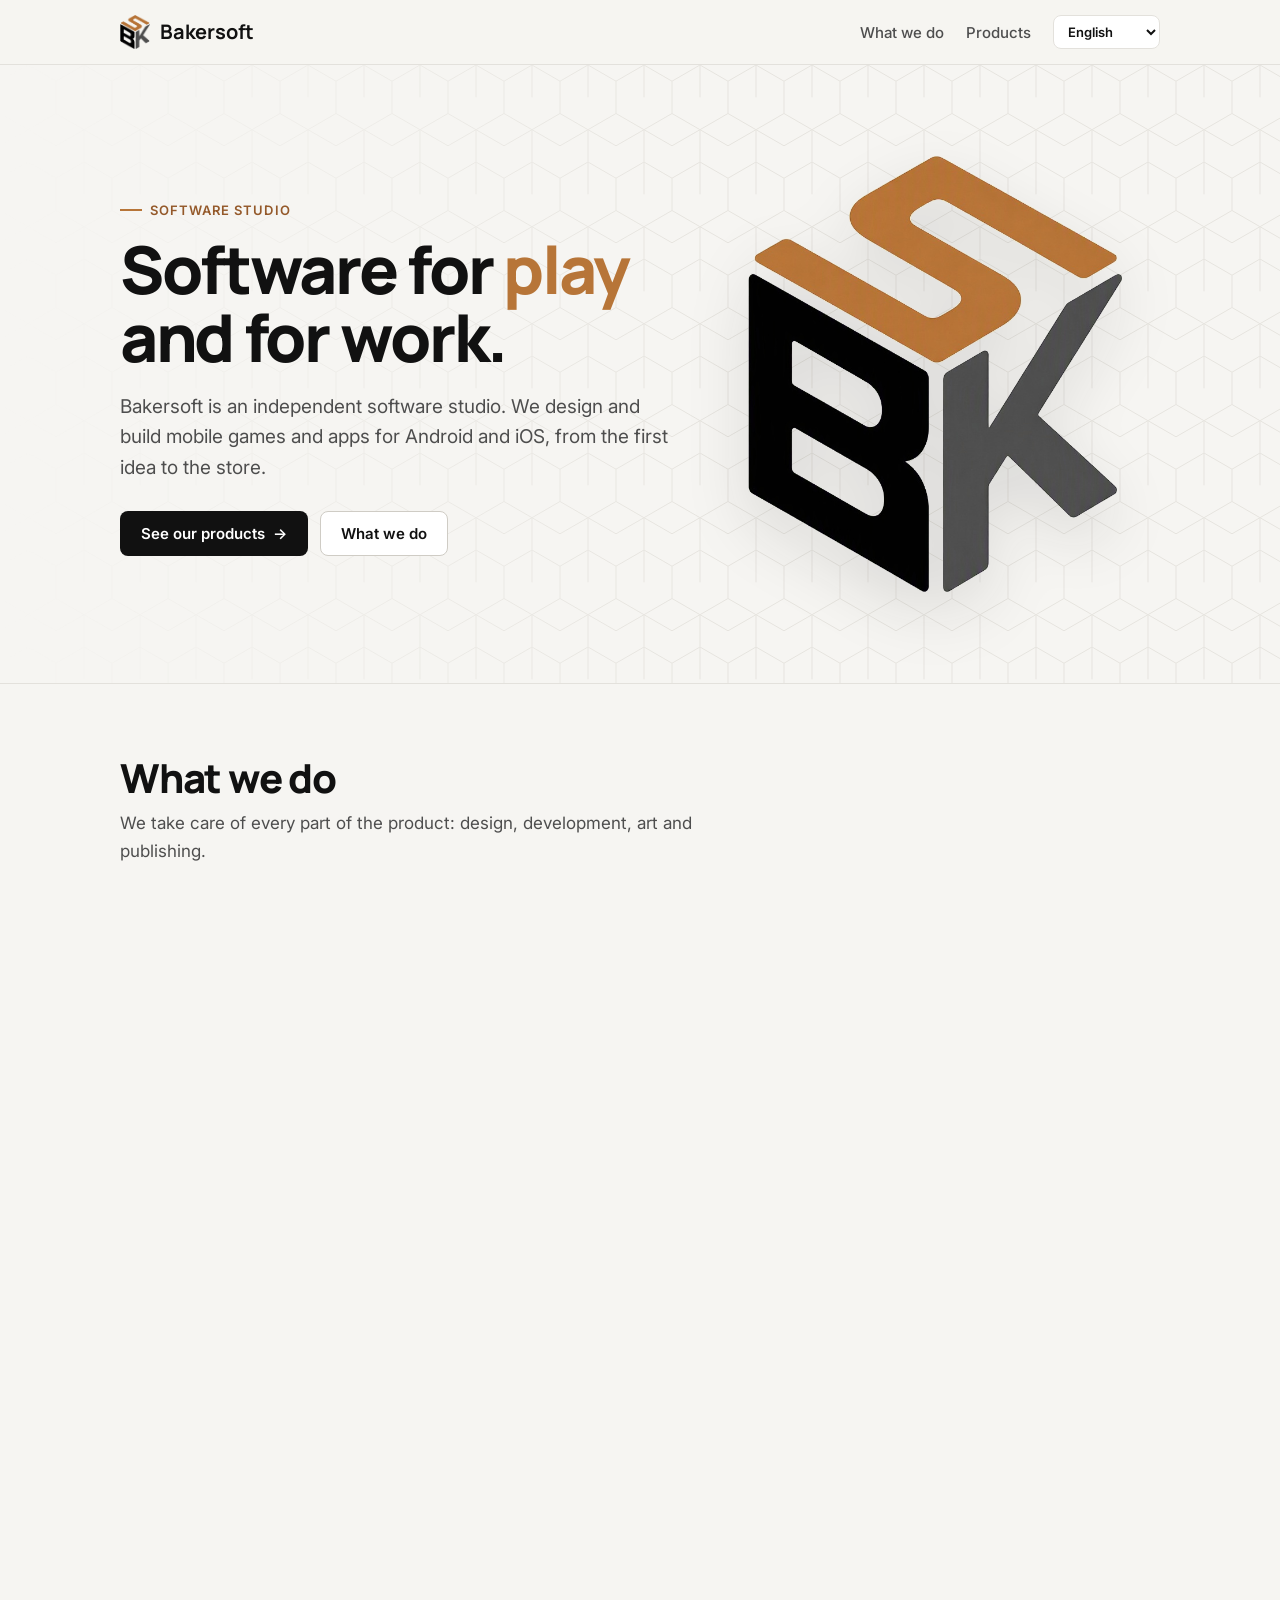
==== index.html @ 127848e8 "Restaurar la transparencia original del menú superior Co-Authored-By: Claude Sonnet 5.5 <noreply@ant" ====
<!doctype html>
<html lang="en" class="home" data-tk="t.home">
<head>
<meta charset="utf-8">
<meta name="viewport" content="width=device-width,initial-scale=1,minimum-scale=1,maximum-scale=1,user-scalable=no,viewport-fit=cover">
<title>Bakersoft — Software studio</title>
<meta name="description" content="Bakersoft is an independent software studio that designs and builds mobile games and apps for Android and iOS. Makers of Crimeoku.">
<meta name="theme-color" content="#f6f5f2">
<meta property="og:title" content="Bakersoft — Software studio">
<meta property="og:description" content="Independent software studio building mobile games and apps for Android and iOS.">
<meta property="og:image" content="https://baker-software-studio.github.io/img/og.jpg">
<meta property="og:type" content="website">
<link rel="icon" href="img/favicon-64.png" type="image/png">
<link rel="apple-touch-icon" href="img/apple-touch-icon.png">
<link rel="preconnect" href="https://fonts.googleapis.com">
<link rel="preconnect" href="https://fonts.gstatic.com" crossorigin>
<link href="https://fonts.googleapis.com/css2?family=Manrope:wght@700;800&family=Inter:wght@400;500;600&family=Special+Elite&display=swap" rel="stylesheet">
<link rel="stylesheet" href="style.css?v=7">
<script src="lang.js"></script>
<script>["gesturestart","gesturechange","gestureend"].forEach(function(t){document.addEventListener(t,function(e){e.preventDefault()},{passive:false})})</script>
</head>
<body class="home">
<header class="top">
  <div class="wrap">
    <a class="brand" href="./"><img src="img/bakersoft-cube-256.png" width="30" height="35" alt="">Bakersoft</a>
    <nav class="nav">
      <a class="lnk" href="#what" data-k="nav.what">What we do</a>
      <a class="lnk" href="#products" data-k="nav.products">Products</a>
      <select id="selLang" class="lang" aria-label="Language / Idioma"></select>
    </nav>
  </div>
</header>

<section class="hero">
  <div class="wrap">
    <div>
      <p class="kicker" data-k="hero.kicker">Software studio</p>
      <h1 data-k="hero.h1">Software for <span class="c">play</span> and for work.</h1>
      <p class="lead" data-k="hero.lead">Bakersoft is an independent software studio. We design and build mobile games and apps for Android and iOS, from the first idea to the store.</p>
      <div class="cta">
        <a class="btn primary" href="#products"><span data-k="cta.products">See our products</span> →</a>
        <a class="btn outline" href="#what" data-k="cta.what">What we do</a>
      </div>
    </div>
    <div class="mark"><img src="img/bakersoft-cube.png" width="658" height="766" alt="Bakersoft"></div>
  </div>
</section>

<section class="block" id="what">
  <div class="wrap">
    <div class="sec-head">
      <h2 data-k="what.h2">What we do</h2>
      <p data-k="what.p">We take care of every part of the product: design, development, art and publishing.</p>
    </div>
    <div class="pillars">
      <div class="pillar">
        <div class="ic"><svg viewBox="0 0 24 24" aria-hidden="true"><rect x="2" y="7" width="20" height="11" rx="5"/><path d="M7 11v3M5.5 12.5h3M15.5 12h.01M18 13.5h.01"/></svg></div>
        <h3 data-k="p1.h">Games</h3>
        <p data-k="p1.p">Puzzle and logic games with fair challenges, built to be played again and again.</p>
      </div>
      <div class="pillar">
        <div class="ic"><svg viewBox="0 0 24 24" aria-hidden="true"><rect x="3" y="3" width="7" height="7" rx="1.5"/><rect x="14" y="3" width="7" height="7" rx="1.5"/><rect x="3" y="14" width="7" height="7" rx="1.5"/><path d="M17.5 14v7M14 17.5h7"/></svg></div>
        <h3 data-k="p2.h">Apps</h3>
        <p data-k="p2.p">Practical tools that solve everyday problems with a clear, simple interface.</p>
      </div>
      <div class="pillar">
        <div class="ic"><svg viewBox="0 0 24 24" aria-hidden="true"><rect x="7" y="2" width="10" height="20" rx="2.5"/><path d="M11 18h2"/></svg></div>
        <h3 data-k="p3.h">Android and iOS</h3>
        <p data-k="p3.p">Apps for Google Play and the App Store, available in several languages.</p>
      </div>
    </div>
  </div>
</section>

<section class="block" id="products">
  <div class="wrap">
    <div class="sec-head">
      <h2 data-k="prod.h2">Products</h2>
      <p data-k="prod.p">What we’re working on.</p>
    </div>

    <article class="app" id="crimeoku">
      <a class="shot" href="crimeoku/" aria-label="Crimeoku"><img src="img/crimeoku-banner-clean.jpg" width="1024" height="500" alt="Crimeoku"><span class="slogan" data-k="cr.tag">Find the killer</span></a>
      <div class="body">
        <div class="head">
          <img src="img/crimeoku-icon.png" width="56" height="56" alt="">
          <div><h3><a href="crimeoku/">CRIMEOKU</a></h3><p class="tag" data-k="cr.tag">Find the killer</p></div>
        </div>
        <p data-k="cr.desc">A logic deduction game. Every case is a crime scene with areas, objects, suspects and a victim: place each character using their clues — no two share a row or column — and uncover who the killer was.</p>
        <ul>
          <li data-k="cr.l1">Endless randomly generated cases, from 5×5 to 24×24</li>
          <li data-k="cr.l2">Houses, museums, zoos, casinos, castles and more</li>
          <li data-k="cr.l3">Step-by-step hints that teach the reasoning</li>
          <li data-k="cr.l4">In 7 languages, playable offline</li>
        </ul>
        <div class="acts">
          <span class="soon" data-k="cr.soon">Coming soon to Google Play</span>
          <a class="btn gold" href="crimeoku/" data-k="cr.more">Discover Crimeoku</a>
          <a class="btn ghost" href="crimeoku/privacy/" data-k="cr.priv">Privacy policy</a>
        </div>
      </div>
    </article>
  </div>
</section>

<footer>
  <div class="wrap">
    <a class="brand" href="./"><img src="img/bakersoft-cube-256.png" width="26" height="30" alt="">Bakersoft</a>
    <nav>
      <a href="crimeoku/privacy/" data-k="foot.priv">Crimeoku privacy policy</a>
      <a href="mailto:bakersoftwarestudio@gmail.com">bakersoftwarestudio@gmail.com</a>
      <a href="https://github.com/Baker-Software-Studio">GitHub</a>
    </nav>
    <span>© 2026 Bakersoft</span>
  </div>
</footer>
</body>
</html>
---- style.css ----
/* Bakersoft — colores tomados del logo: negro (B), grafito (K) y cobre (S) */
:root{
  --bg:#f6f5f2;--surface:#ffffff;--ink:#111111;--graphite:#4e4e4e;--muted:#6b6a66;--line:#e3e1dc;
  --copper:#b77538;--copper-dark:#94592a;--copper-soft:#f3e7da;
  --crime:#15100b;--crime-ink:#eee2c6;--crime-gold:#d6aa4f;
  --fh:'Manrope',system-ui,-apple-system,'Segoe UI',sans-serif;--fb:'Inter',system-ui,-apple-system,'Segoe UI',sans-serif;
  color-scheme:light;
}
*{box-sizing:border-box}
html{-webkit-text-size-adjust:100%;scroll-behavior:smooth}
body.home{scroll-behavior:smooth}
/* Sin zoom por pellizco ni doble toque en la portada (las páginas de texto sí lo permiten) */
body.home,body.home *{touch-action:pan-x pan-y}
/* El scroll ocurre dentro del body: el contenido no pasa por detrás de la zona de la cámara/reloj */
html.home{height:100%;overflow:hidden;background:var(--bg)}
body.home{height:100%;overflow-y:auto;overflow-x:hidden;-webkit-overflow-scrolling:touch}
body{margin:0;background:var(--bg);color:var(--ink);font:400 17px/1.6 var(--fb)}
a{color:var(--copper-dark)}
img{max-width:100%;display:block}
.wrap{max-width:1080px;margin:0 auto;padding:0 20px}

/* Barra superior */
header.top{position:sticky;top:0;z-index:10;background:rgba(246,245,242,.86);backdrop-filter:saturate(1.4) blur(10px);-webkit-backdrop-filter:saturate(1.4) blur(10px);border-bottom:1px solid var(--line)}
header.top .wrap{display:flex;align-items:center;justify-content:space-between;gap:16px;height:64px}
.brand{display:flex;align-items:center;gap:10px;color:var(--ink);text-decoration:none;font:700 20px/1 var(--fh);letter-spacing:-.01em}
.brand img{width:30px;height:auto}
.nav{display:flex;align-items:center;gap:22px}
.nav a.lnk{color:var(--graphite);text-decoration:none;font:500 15px var(--fb)}
.nav a.lnk:hover{color:var(--ink)}
.lang{font:600 13px var(--fb);color:var(--ink);background:var(--surface);border:1px solid var(--line);border-radius:8px;padding:7px 10px;cursor:pointer;max-width:130px}
@media (max-width:560px){.nav a.lnk{display:none}}

/* Portada */
.hero{position:relative;overflow:hidden;border-bottom:1px solid var(--line)}
.hero::before{content:"";position:absolute;inset:0;pointer-events:none;opacity:.55;
  background-image:url("data:image/svg+xml,%3Csvg xmlns='http://www.w3.org/2000/svg' width='56' height='97' viewBox='0 0 56 97'%3E%3Cpath d='M0 16.2 28 0l28 16.2M0 16.2v32.3m56-32.3v32.3M0 48.5l28 16.2 28-16.2M28 64.7V97M28 32.3V0M0 80.8l28-16.1 28 16.1' fill='none' stroke='%23d9d6cf' stroke-width='1'/%3E%3C/svg%3E");
  -webkit-mask-image:linear-gradient(90deg,transparent 0,#000 55%);mask-image:linear-gradient(90deg,transparent 0,#000 55%)}
.hero .wrap{position:relative;display:grid;grid-template-columns:1fr;gap:28px;padding-top:56px;padding-bottom:56px;align-items:center}
.kicker{display:inline-flex;align-items:center;gap:8px;font:600 13px var(--fb);letter-spacing:.08em;text-transform:uppercase;color:var(--copper-dark);margin:0 0 18px}
.kicker::before{content:"";width:22px;height:2px;background:var(--copper)}
.hero h1{font:800 clamp(38px,6.4vw,66px)/1.03 var(--fh);letter-spacing:-.035em;margin:0 0 20px;max-width:15ch}
.hero h1 span.c{color:var(--copper)}
.hero p.lead{font-size:clamp(17px,2vw,19px);color:var(--graphite);max-width:50ch;margin:0 0 28px}
.cta{display:flex;flex-wrap:wrap;gap:12px}
.btn{display:inline-flex;align-items:center;gap:8px;font:600 15px var(--fb);text-decoration:none;padding:12px 20px;border-radius:8px;border:1px solid transparent;transition:background .15s,border-color .15s}
.btn.primary{background:var(--ink);color:#fff}
.btn.primary:hover{background:#2a2a2a}
.btn.outline{border-color:#cfccc5;color:var(--ink);background:var(--surface)}
.btn.outline:hover{border-color:var(--ink)}
.hero .mark{justify-self:center;width:min(56vw,250px)}
.hero .mark img{width:100%;height:auto;filter:drop-shadow(0 24px 30px rgba(17,17,17,.12))}
@media (min-width:860px){
  .hero .wrap{grid-template-columns:1.25fr 1fr;padding-top:88px;padding-bottom:88px}
  .hero .mark{width:min(100%,380px)}
}

/* Secciones */
section.block{padding:72px 0;border-bottom:1px solid var(--line)}
.sec-head{max-width:620px;margin-bottom:36px}
.sec-head h2{font:800 clamp(28px,4vw,40px)/1.1 var(--fh);letter-spacing:-.03em;margin:0 0 10px}
.sec-head p{color:var(--graphite);margin:0}

.pillars{display:grid;grid-template-columns:1fr;gap:16px}
.pillar{background:var(--surface);border:1px solid var(--line);border-radius:12px;padding:26px 24px}
.pillar .ic{width:42px;height:42px;border-radius:10px;display:grid;place-items:center;margin-bottom:18px;background:var(--copper-soft);color:var(--copper-dark)}
.pillar .ic svg{width:22px;height:22px;fill:none;stroke:currentColor;stroke-width:2;stroke-linecap:round;stroke-linejoin:round}
.pillar:nth-child(2) .ic{background:#ececec;color:var(--graphite)}
.pillar:nth-child(3) .ic{background:var(--ink);color:#fff}
.pillar h3{font:700 19px/1.25 var(--fh);margin:0 0 8px;letter-spacing:-.01em}
.pillar p{margin:0;color:var(--graphite);font-size:16px}
@media (min-width:760px){.pillars{grid-template-columns:repeat(3,1fr)}}

/* Tarjeta de producto (cada app conserva su propia identidad) */
.app{background:var(--crime);color:var(--crime-ink);border-radius:16px;overflow:hidden;box-shadow:0 24px 48px -30px rgba(17,17,17,.55)}
.app .shot{aspect-ratio:1024/500;background:#000}
.app .shot img{width:100%;height:100%;object-fit:cover}
.app .body{padding:24px}
.app .head{display:flex;align-items:center;gap:14px;margin-bottom:12px}
.app .head img{width:56px;height:56px;border-radius:13px}
.app h3{margin:0;font:400 28px/1.1 'Special Elite','Courier New',monospace;letter-spacing:.06em;color:var(--crime-gold)}
.app .tag{margin:2px 0 0;font-size:14px;color:#a99878}
.app p{margin:0 0 14px;color:var(--crime-ink)}
.app ul{margin:0 0 18px;padding-left:20px;color:#cdbf9f}
.app ul li{margin:2px 0}
.app .acts{display:flex;flex-wrap:wrap;gap:10px;align-items:center}
.app .btn.ghost{border-color:#4d3b27;color:var(--crime-ink)}
.app .btn.ghost:hover{border-color:var(--crime-gold)}
.soon{display:inline-flex;align-items:center;gap:7px;font-size:13px;color:#a99878}
.soon::before{content:"";width:7px;height:7px;border-radius:50%;background:var(--crime-gold)}
@media (min-width:760px){
  .app .body{padding:32px 36px;display:grid;grid-template-columns:1fr 1fr;column-gap:36px}
  .app .head,.app .body>p{grid-column:1}
  .app ul{grid-column:2;grid-row:1/3;margin:6px 0 0}
  .app .acts{grid-column:1/3;margin-top:8px}
}

/* Pie */
footer{background:var(--ink);color:#bdbbb5;font-size:14px;padding:44px 0 52px}
footer .wrap{display:flex;flex-wrap:wrap;gap:18px 32px;justify-content:space-between;align-items:center}
footer .brand{color:#fff;font-size:17px}
footer .brand img{width:26px;background:#fff;border-radius:6px;padding:3px}
footer a{color:#e2b688}
footer nav{display:flex;flex-wrap:wrap;gap:8px 22px}

/* Páginas de texto (políticas) */
.doc{max-width:720px;margin:0 auto;padding:32px 20px 64px}
.doc h1{font:800 clamp(30px,5vw,42px)/1.1 var(--fh);letter-spacing:-.03em;margin:14px 0 6px}
.doc .meta{color:var(--muted);font-size:15px;margin:0 0 28px}
.doc h2{font:700 22px/1.25 var(--fh);letter-spacing:-.01em;margin:34px 0 8px}
.doc p,.doc li{color:#222}
.doc ul{padding-left:22px}
.doc .back{font-size:15px;text-decoration:none}

[data-l]{display:none}
html[lang="en"] [data-l="en"],html[lang="es"] [data-l="es"],html[lang="pt"] [data-l="pt"],html[lang="fr"] [data-l="fr"],html[lang="de"] [data-l="de"],html[lang="it"] [data-l="it"],html[lang="ro"] [data-l="ro"]{display:block}
.app .shot{display:block}
.app h3 a{color:inherit;text-decoration:none}
.app .btn.gold{background:var(--crime-gold);color:#1b1409}
.app .btn.gold:hover{background:#e3bb63}
/* La frase va como texto sobre la imagen (sin frase) para poder traducirla */
.app .shot{position:relative;container-type:inline-size;text-decoration:none}
.app .shot .slogan{position:absolute;left:5.1%;top:56.2%;font:400 2.93cqw/1.2 'Special Elite','Courier New',monospace;color:#e9dcc0;white-space:nowrap}
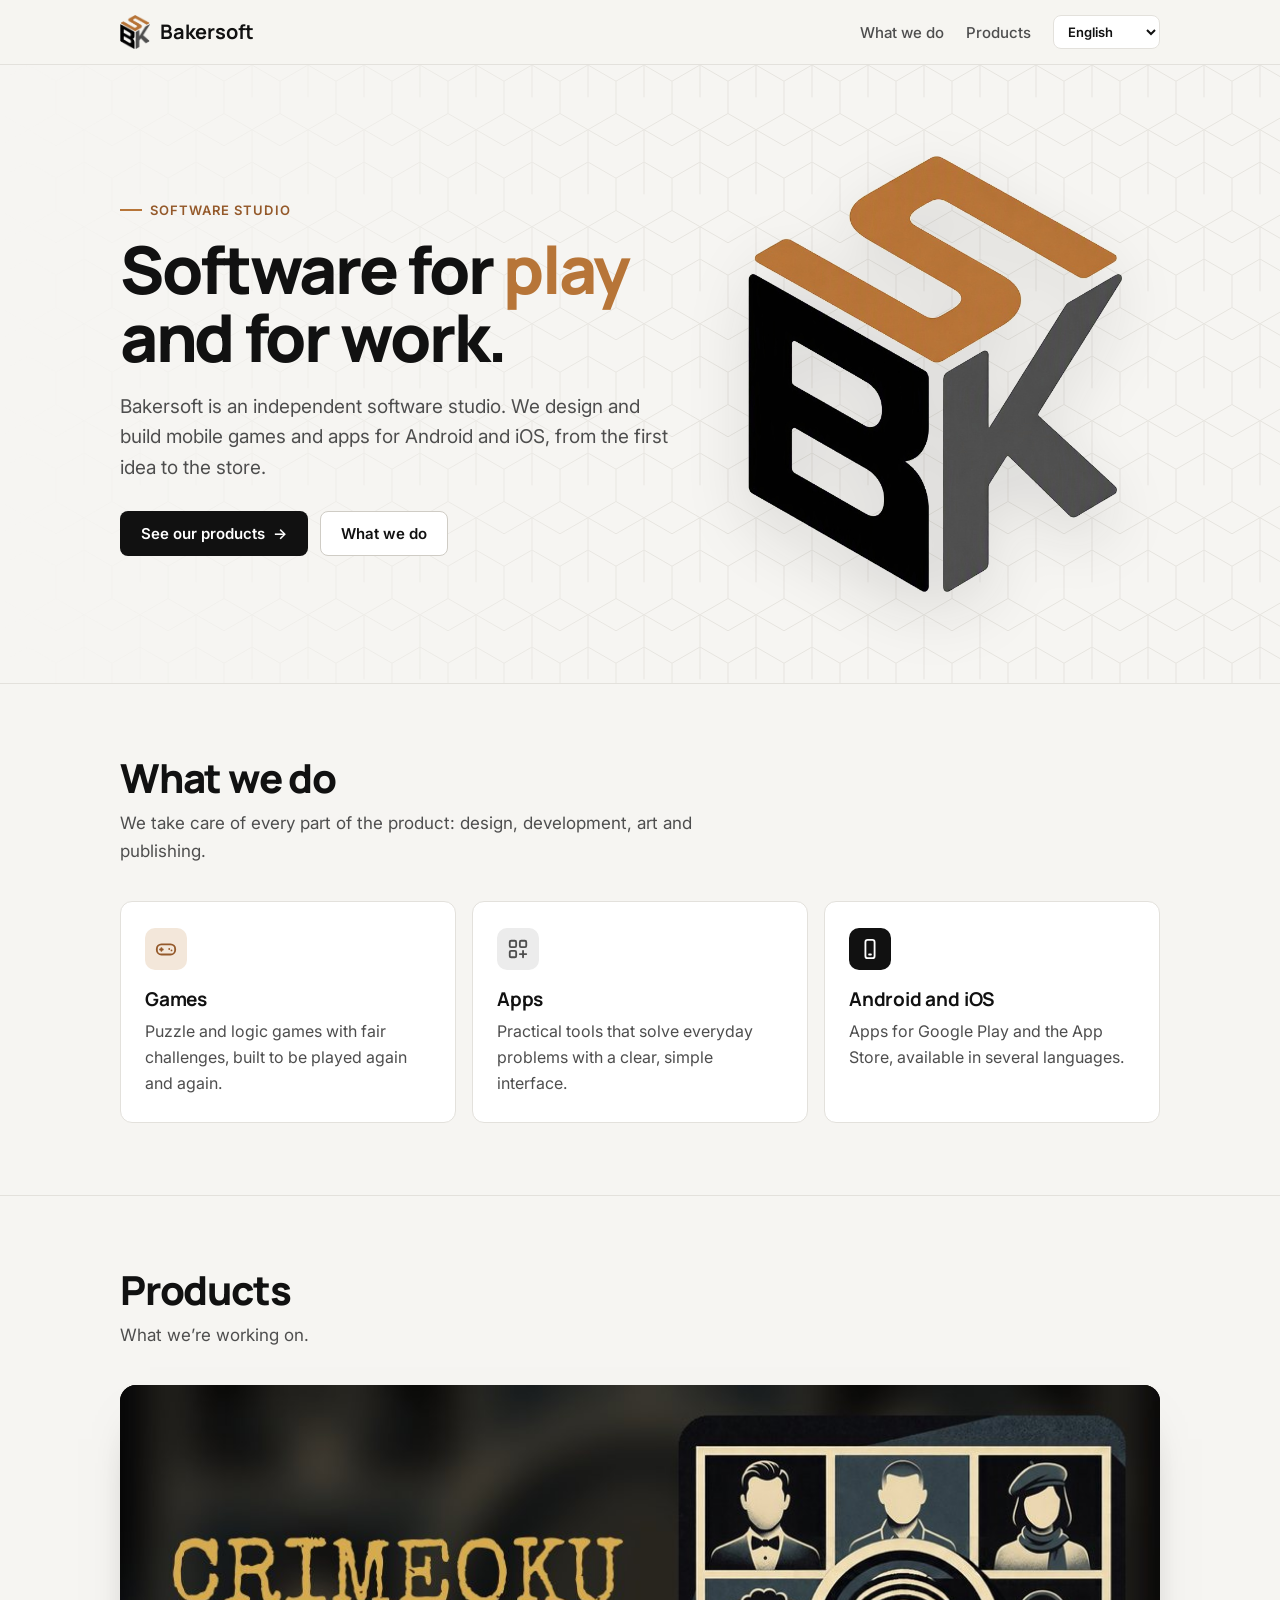
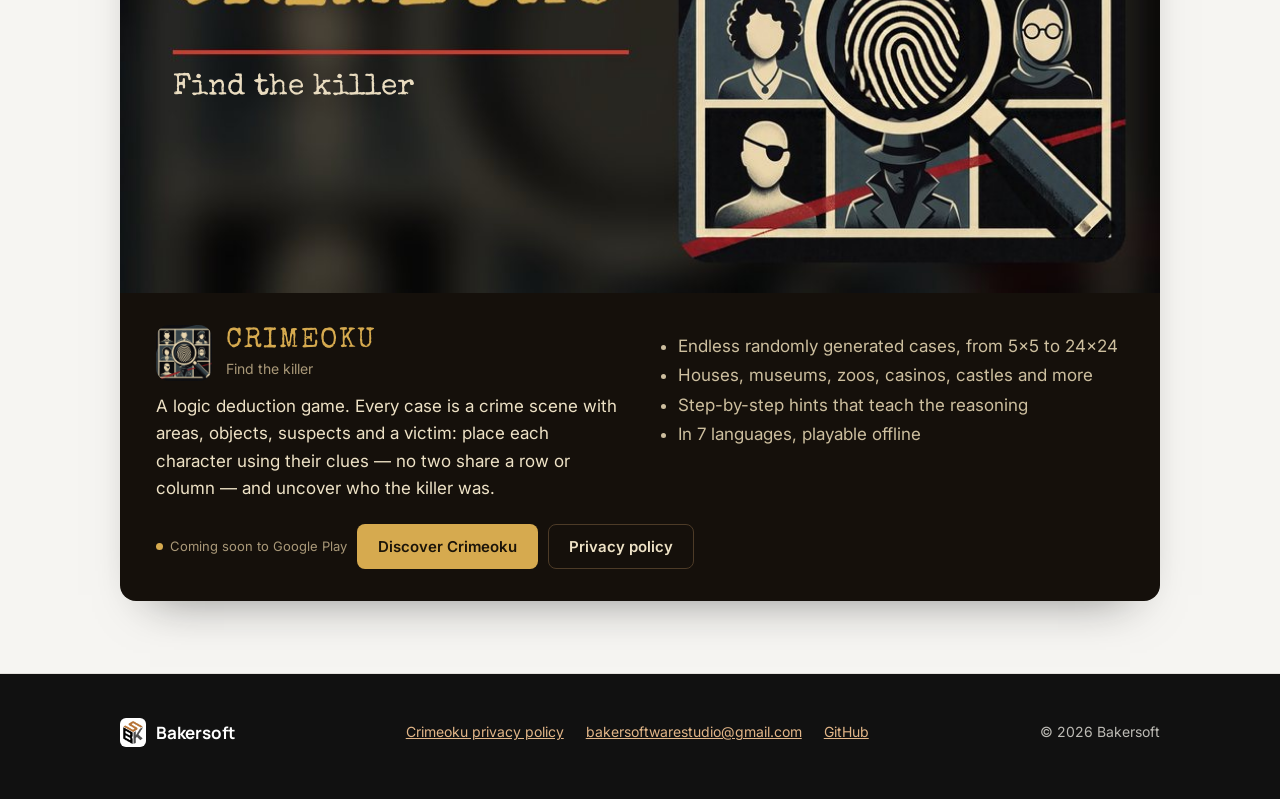
==== commit 089c378c: "Volver al scroll nativo del navegador (tirar para actualizar incluido) Co-Authored-By: Claude Sonnet" ====
--- a/index.html
+++ b/index.html
@@ -1,5 +1,5 @@
 <!doctype html>
-<html lang="en" class="home" data-tk="t.home">
+<html lang="en" data-tk="t.home">
 <head>
 <meta charset="utf-8">
 <meta name="viewport" content="width=device-width,initial-scale=1,minimum-scale=1,maximum-scale=1,user-scalable=no,viewport-fit=cover">
@@ -15,7 +15,7 @@
 <link rel="preconnect" href="https://fonts.googleapis.com">
 <link rel="preconnect" href="https://fonts.gstatic.com" crossorigin>
 <link href="https://fonts.googleapis.com/css2?family=Manrope:wght@700;800&family=Inter:wght@400;500;600&family=Special+Elite&display=swap" rel="stylesheet">
-<link rel="stylesheet" href="style.css?v=7">
+<link rel="stylesheet" href="style.css?v=8">
 <script src="lang.js"></script>
 <script>["gesturestart","gesturechange","gestureend"].forEach(function(t){document.addEventListener(t,function(e){e.preventDefault()},{passive:false})})</script>
 </head>
--- a/style.css
+++ b/style.css
@@ -8,12 +8,8 @@
 }
 *{box-sizing:border-box}
 html{-webkit-text-size-adjust:100%;scroll-behavior:smooth}
-body.home{scroll-behavior:smooth}
 /* Sin zoom por pellizco ni doble toque en la portada (las páginas de texto sí lo permiten) */
 body.home,body.home *{touch-action:pan-x pan-y}
-/* El scroll ocurre dentro del body: el contenido no pasa por detrás de la zona de la cámara/reloj */
-html.home{height:100%;overflow:hidden;background:var(--bg)}
-body.home{height:100%;overflow-y:auto;overflow-x:hidden;-webkit-overflow-scrolling:touch}
 body{margin:0;background:var(--bg);color:var(--ink);font:400 17px/1.6 var(--fb)}
 a{color:var(--copper-dark)}
 img{max-width:100%;display:block}
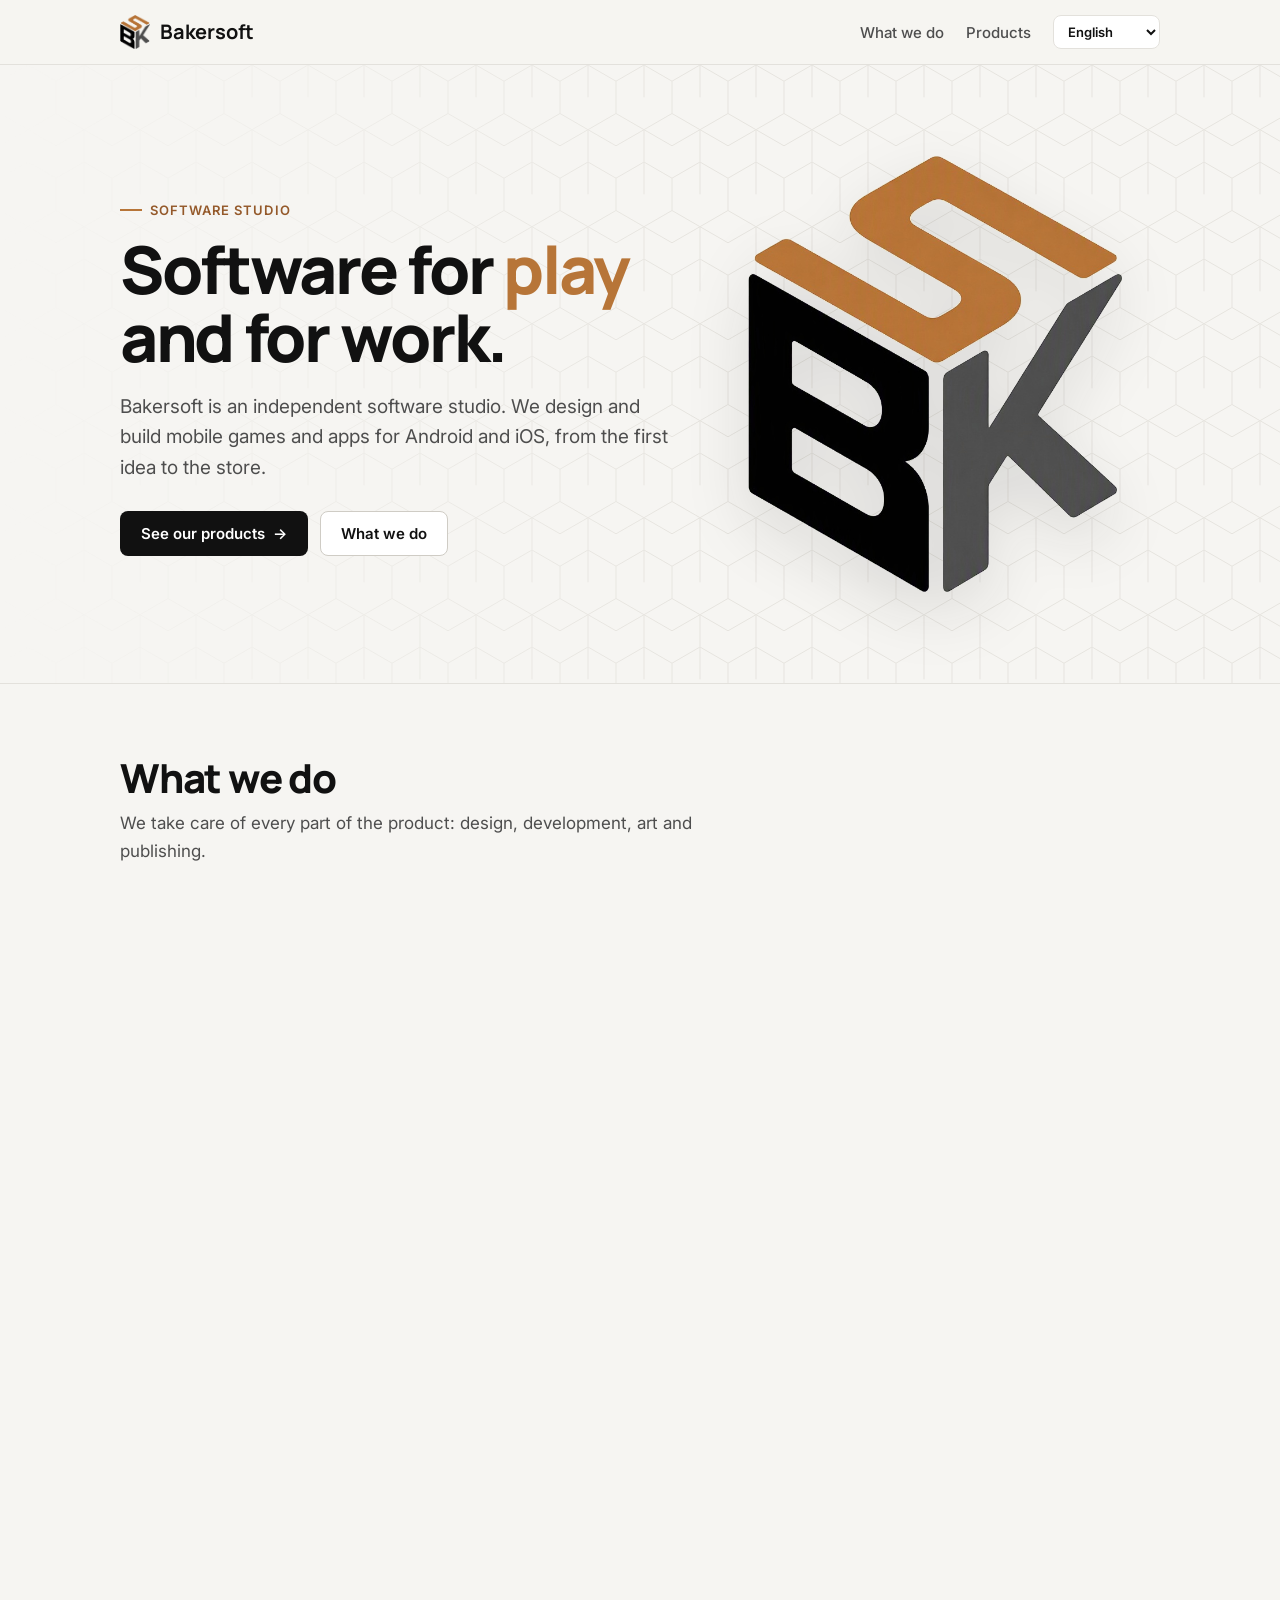
==== commit ea0e0856: "Volver al scroll interno (zona de la cámara cubierta) con la transparencia original Co-Authored-By: " ====
--- a/index.html
+++ b/index.html
@@ -1,5 +1,5 @@
 <!doctype html>
-<html lang="en" data-tk="t.home">
+<html lang="en" class="home" data-tk="t.home">
 <head>
 <meta charset="utf-8">
 <meta name="viewport" content="width=device-width,initial-scale=1,minimum-scale=1,maximum-scale=1,user-scalable=no,viewport-fit=cover">
@@ -15,7 +15,7 @@
 <link rel="preconnect" href="https://fonts.googleapis.com">
 <link rel="preconnect" href="https://fonts.gstatic.com" crossorigin>
 <link href="https://fonts.googleapis.com/css2?family=Manrope:wght@700;800&family=Inter:wght@400;500;600&family=Special+Elite&display=swap" rel="stylesheet">
-<link rel="stylesheet" href="style.css?v=8">
+<link rel="stylesheet" href="style.css?v=10">
 <script src="lang.js"></script>
 <script>["gesturestart","gesturechange","gestureend"].forEach(function(t){document.addEventListener(t,function(e){e.preventDefault()},{passive:false})})</script>
 </head>
--- a/style.css
+++ b/style.css
@@ -8,8 +8,12 @@
 }
 *{box-sizing:border-box}
 html{-webkit-text-size-adjust:100%;scroll-behavior:smooth}
+body.home{scroll-behavior:smooth}
 /* Sin zoom por pellizco ni doble toque en la portada (las páginas de texto sí lo permiten) */
 body.home,body.home *{touch-action:pan-x pan-y}
+/* El scroll ocurre dentro del body: el contenido no pasa por detrás de la zona de la cámara/reloj */
+html.home{height:100%;overflow:hidden;background:var(--bg)}
+body.home{height:100%;overflow-y:auto;overflow-x:hidden;-webkit-overflow-scrolling:touch}
 body{margin:0;background:var(--bg);color:var(--ink);font:400 17px/1.6 var(--fb)}
 a{color:var(--copper-dark)}
 img{max-width:100%;display:block}
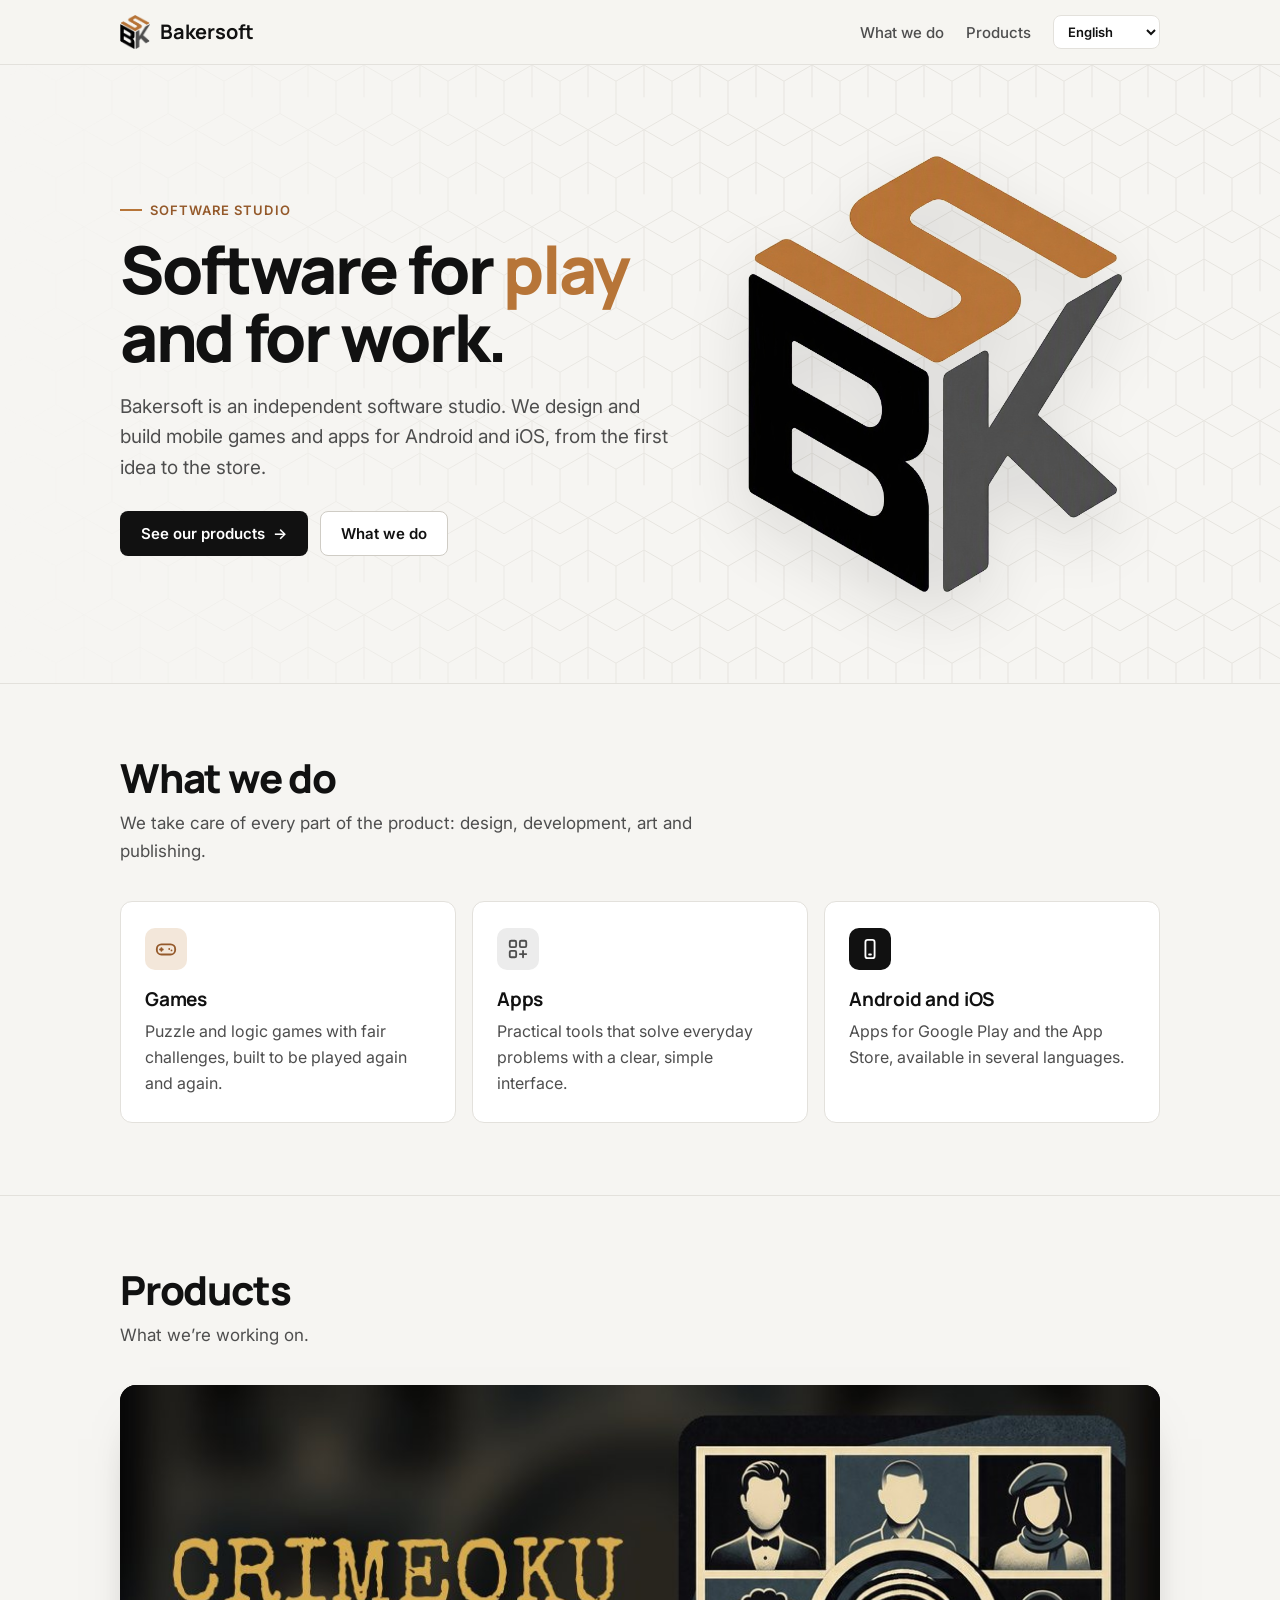
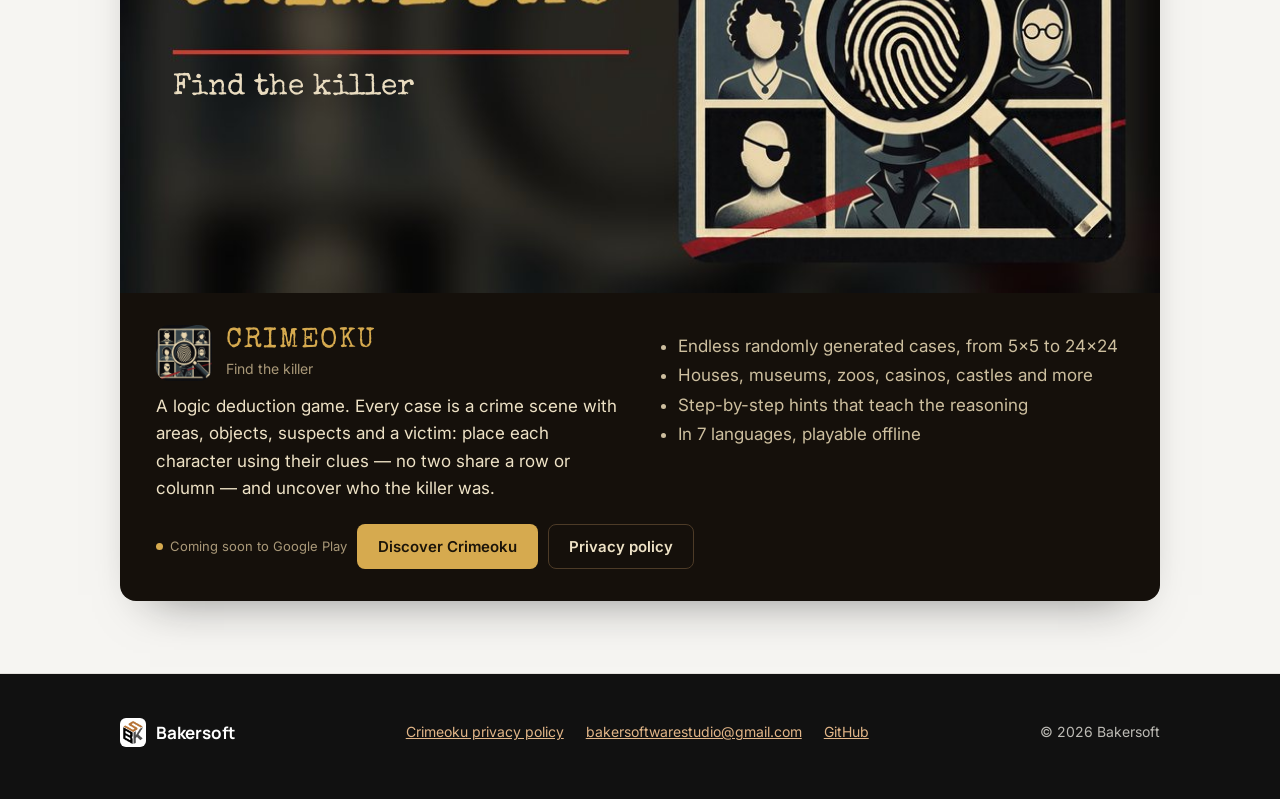
==== commit 0389ead5: "Menú: barra sticky con prolongación hacia arriba sobre la zona de la cámara (scroll nativo) Co-Autho" ====
--- a/index.html
+++ b/index.html
@@ -1,5 +1,5 @@
 <!doctype html>
-<html lang="en" class="home" data-tk="t.home">
+<html lang="en" data-tk="t.home">
 <head>
 <meta charset="utf-8">
 <meta name="viewport" content="width=device-width,initial-scale=1,minimum-scale=1,maximum-scale=1,user-scalable=no,viewport-fit=cover">
@@ -15,7 +15,7 @@
 <link rel="preconnect" href="https://fonts.googleapis.com">
 <link rel="preconnect" href="https://fonts.gstatic.com" crossorigin>
 <link href="https://fonts.googleapis.com/css2?family=Manrope:wght@700;800&family=Inter:wght@400;500;600&family=Special+Elite&display=swap" rel="stylesheet">
-<link rel="stylesheet" href="style.css?v=10">
+<link rel="stylesheet" href="style.css?v=11">
 <script src="lang.js"></script>
 <script>["gesturestart","gesturechange","gestureend"].forEach(function(t){document.addEventListener(t,function(e){e.preventDefault()},{passive:false})})</script>
 </head>
--- a/style.css
+++ b/style.css
@@ -8,18 +8,15 @@
 }
 *{box-sizing:border-box}
 html{-webkit-text-size-adjust:100%;scroll-behavior:smooth}
-body.home{scroll-behavior:smooth}
 /* Sin zoom por pellizco ni doble toque en la portada (las páginas de texto sí lo permiten) */
 body.home,body.home *{touch-action:pan-x pan-y}
-/* El scroll ocurre dentro del body: el contenido no pasa por detrás de la zona de la cámara/reloj */
-html.home{height:100%;overflow:hidden;background:var(--bg)}
-body.home{height:100%;overflow-y:auto;overflow-x:hidden;-webkit-overflow-scrolling:touch}
 body{margin:0;background:var(--bg);color:var(--ink);font:400 17px/1.6 var(--fb)}
 a{color:var(--copper-dark)}
 img{max-width:100%;display:block}
 .wrap{max-width:1080px;margin:0 auto;padding:0 20px}
 
 /* Barra superior */
+header.top::before{content:"";position:absolute;left:0;right:0;bottom:100%;height:240px;background:rgba(246,245,242,.86);pointer-events:none}
 header.top{position:sticky;top:0;z-index:10;background:rgba(246,245,242,.86);backdrop-filter:saturate(1.4) blur(10px);-webkit-backdrop-filter:saturate(1.4) blur(10px);border-bottom:1px solid var(--line)}
 header.top .wrap{display:flex;align-items:center;justify-content:space-between;gap:16px;height:64px}
 .brand{display:flex;align-items:center;gap:10px;color:var(--ink);text-decoration:none;font:700 20px/1 var(--fh);letter-spacing:-.01em}
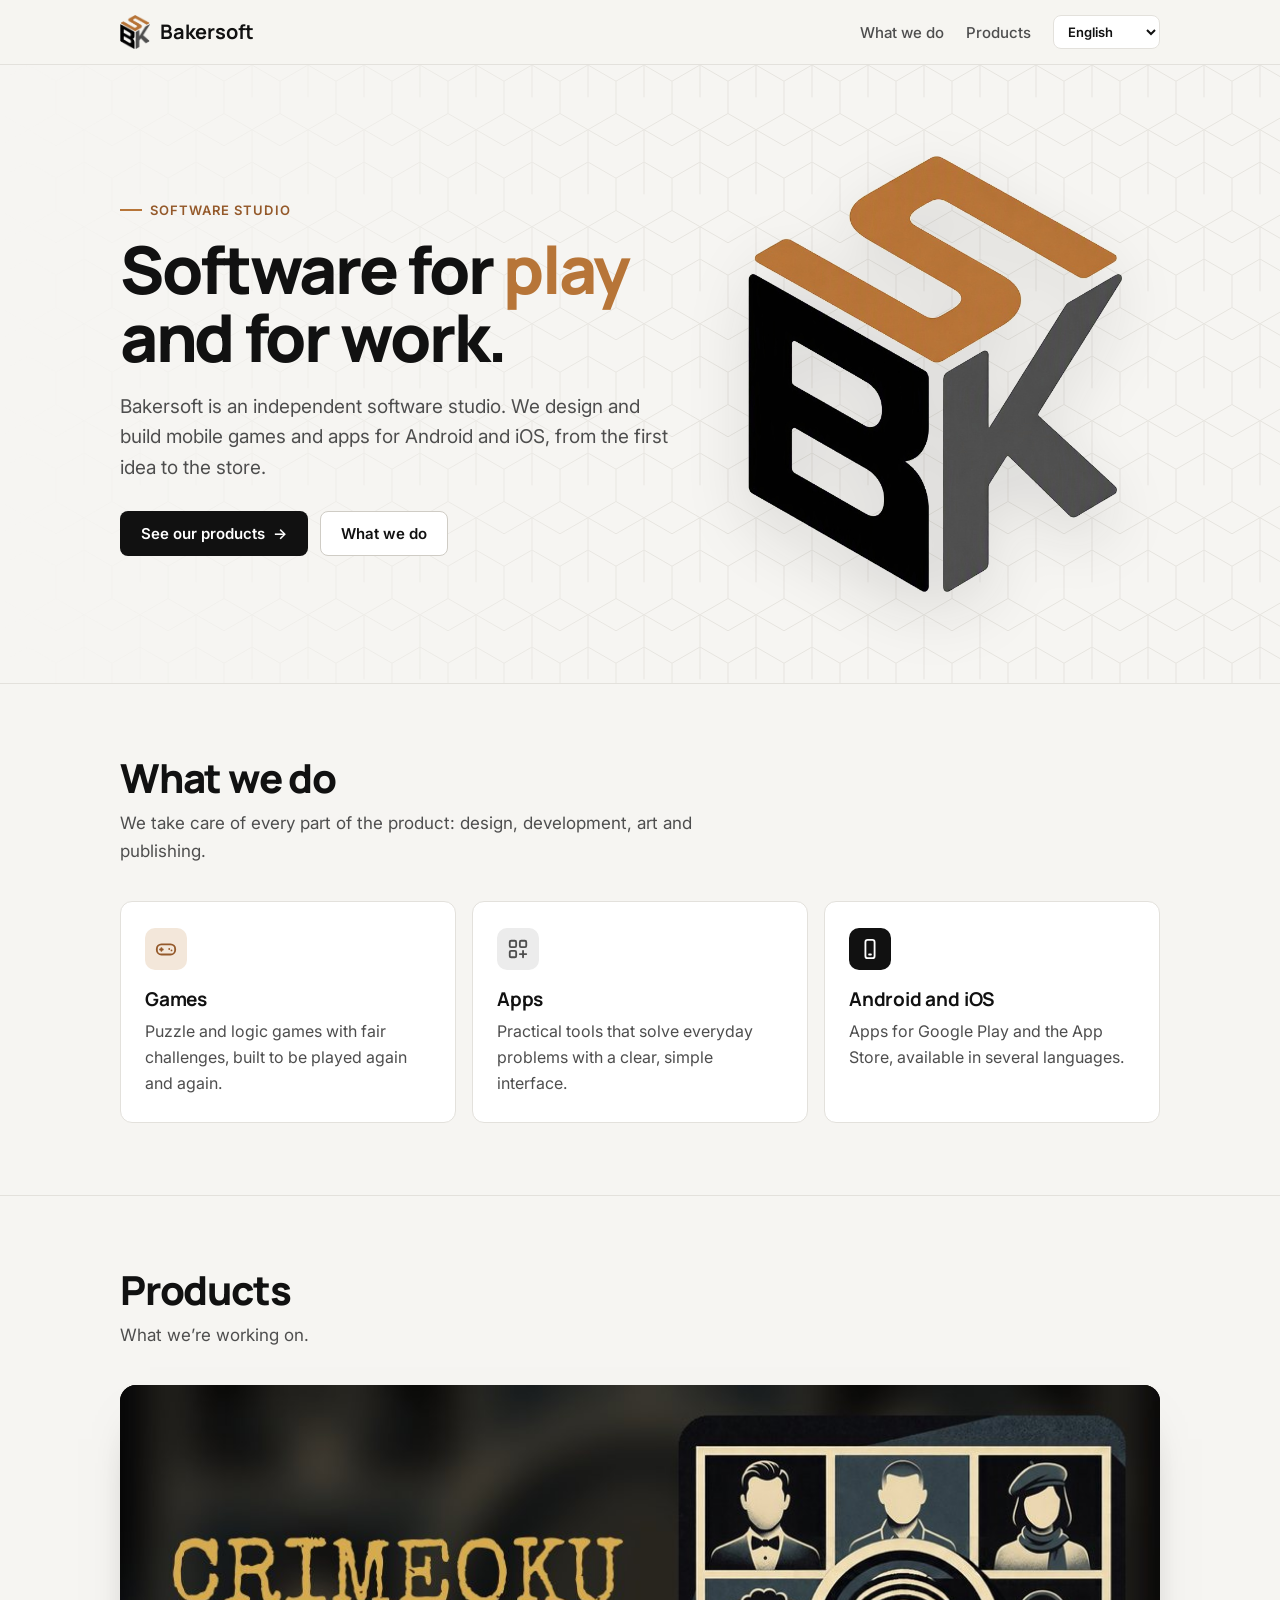
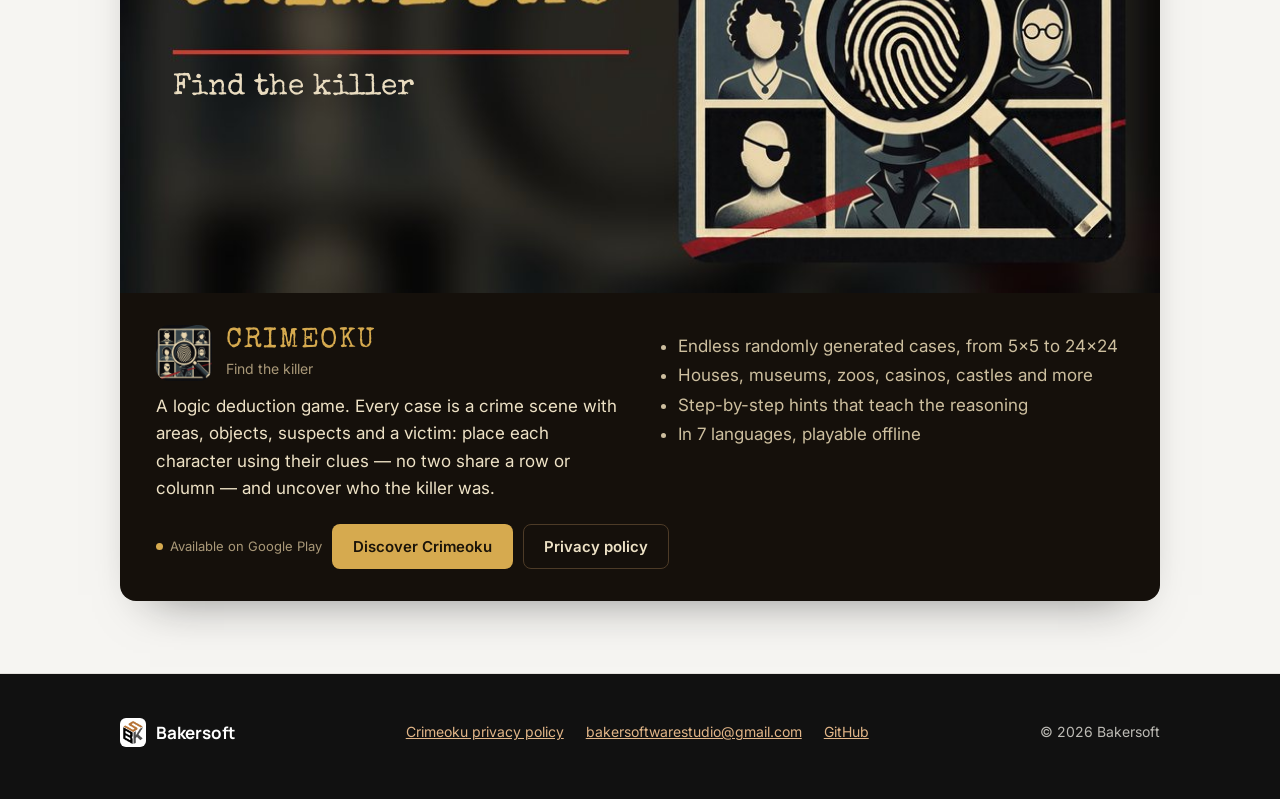
==== commit 3c6228ab: "Crimeoku ya está en Google Play: links y textos en la landing y en la home Co-Authored-By: Claude So" ====
--- a/index.html
+++ b/index.html
@@ -17,6 +17,7 @@
 <link href="https://fonts.googleapis.com/css2?family=Manrope:wght@700;800&family=Inter:wght@400;500;600&family=Special+Elite&display=swap" rel="stylesheet">
 <link rel="stylesheet" href="style.css?v=11">
 <script src="lang.js"></script>
+<script>(function(){function f(){var y=window.scrollY||window.pageYOffset||0;if(y>0&&y<160)window.scrollTo({top:0,left:0,behavior:"instant"})}addEventListener("pageshow",function(){f();setTimeout(f,120)});addEventListener("load",function(){f();setTimeout(f,250)})})()</script>
 <script>["gesturestart","gesturechange","gestureend"].forEach(function(t){document.addEventListener(t,function(e){e.preventDefault()},{passive:false})})</script>
 </head>
 <body class="home">
@@ -94,7 +95,7 @@
           <li data-k="cr.l4">In 7 languages, playable offline</li>
         </ul>
         <div class="acts">
-          <span class="soon" data-k="cr.soon">Coming soon to Google Play</span>
+          <a class="soon" href="https://play.google.com/store/apps/details?id=com.bakersoftstudio.crimeoku" target="_blank" rel="noopener" data-k="cr.soon">Available on Google Play</a>
           <a class="btn gold" href="crimeoku/" data-k="cr.more">Discover Crimeoku</a>
           <a class="btn ghost" href="crimeoku/privacy/" data-k="cr.priv">Privacy policy</a>
         </div>
--- a/style.css
+++ b/style.css
@@ -10,14 +10,14 @@
 html{-webkit-text-size-adjust:100%;scroll-behavior:smooth}
 /* Sin zoom por pellizco ni doble toque en la portada (las páginas de texto sí lo permiten) */
 body.home,body.home *{touch-action:pan-x pan-y}
+body.home{padding-top:65px}
 body{margin:0;background:var(--bg);color:var(--ink);font:400 17px/1.6 var(--fb)}
 a{color:var(--copper-dark)}
 img{max-width:100%;display:block}
 .wrap{max-width:1080px;margin:0 auto;padding:0 20px}
 
 /* Barra superior */
-header.top::before{content:"";position:absolute;left:0;right:0;bottom:100%;height:240px;background:rgba(246,245,242,.86);pointer-events:none}
-header.top{position:sticky;top:0;z-index:10;background:rgba(246,245,242,.86);backdrop-filter:saturate(1.4) blur(10px);-webkit-backdrop-filter:saturate(1.4) blur(10px);border-bottom:1px solid var(--line)}
+header.top{position:fixed;top:-120px;left:0;right:0;padding-top:120px;z-index:10;background:rgba(246,245,242,.86);backdrop-filter:saturate(1.4) blur(10px);-webkit-backdrop-filter:saturate(1.4) blur(10px);border-bottom:1px solid var(--line)}
 header.top .wrap{display:flex;align-items:center;justify-content:space-between;gap:16px;height:64px}
 .brand{display:flex;align-items:center;gap:10px;color:var(--ink);text-decoration:none;font:700 20px/1 var(--fh);letter-spacing:-.01em}
 .brand img{width:30px;height:auto}
@@ -83,6 +83,7 @@
 .app .btn.ghost{border-color:#4d3b27;color:var(--crime-ink)}
 .app .btn.ghost:hover{border-color:var(--crime-gold)}
 .soon{display:inline-flex;align-items:center;gap:7px;font-size:13px;color:#a99878}
+a.soon{text-decoration:none}a.soon:hover{color:#e7c98f}
 .soon::before{content:"";width:7px;height:7px;border-radius:50%;background:var(--crime-gold)}
 @media (min-width:760px){
   .app .body{padding:32px 36px;display:grid;grid-template-columns:1fr 1fr;column-gap:36px}
